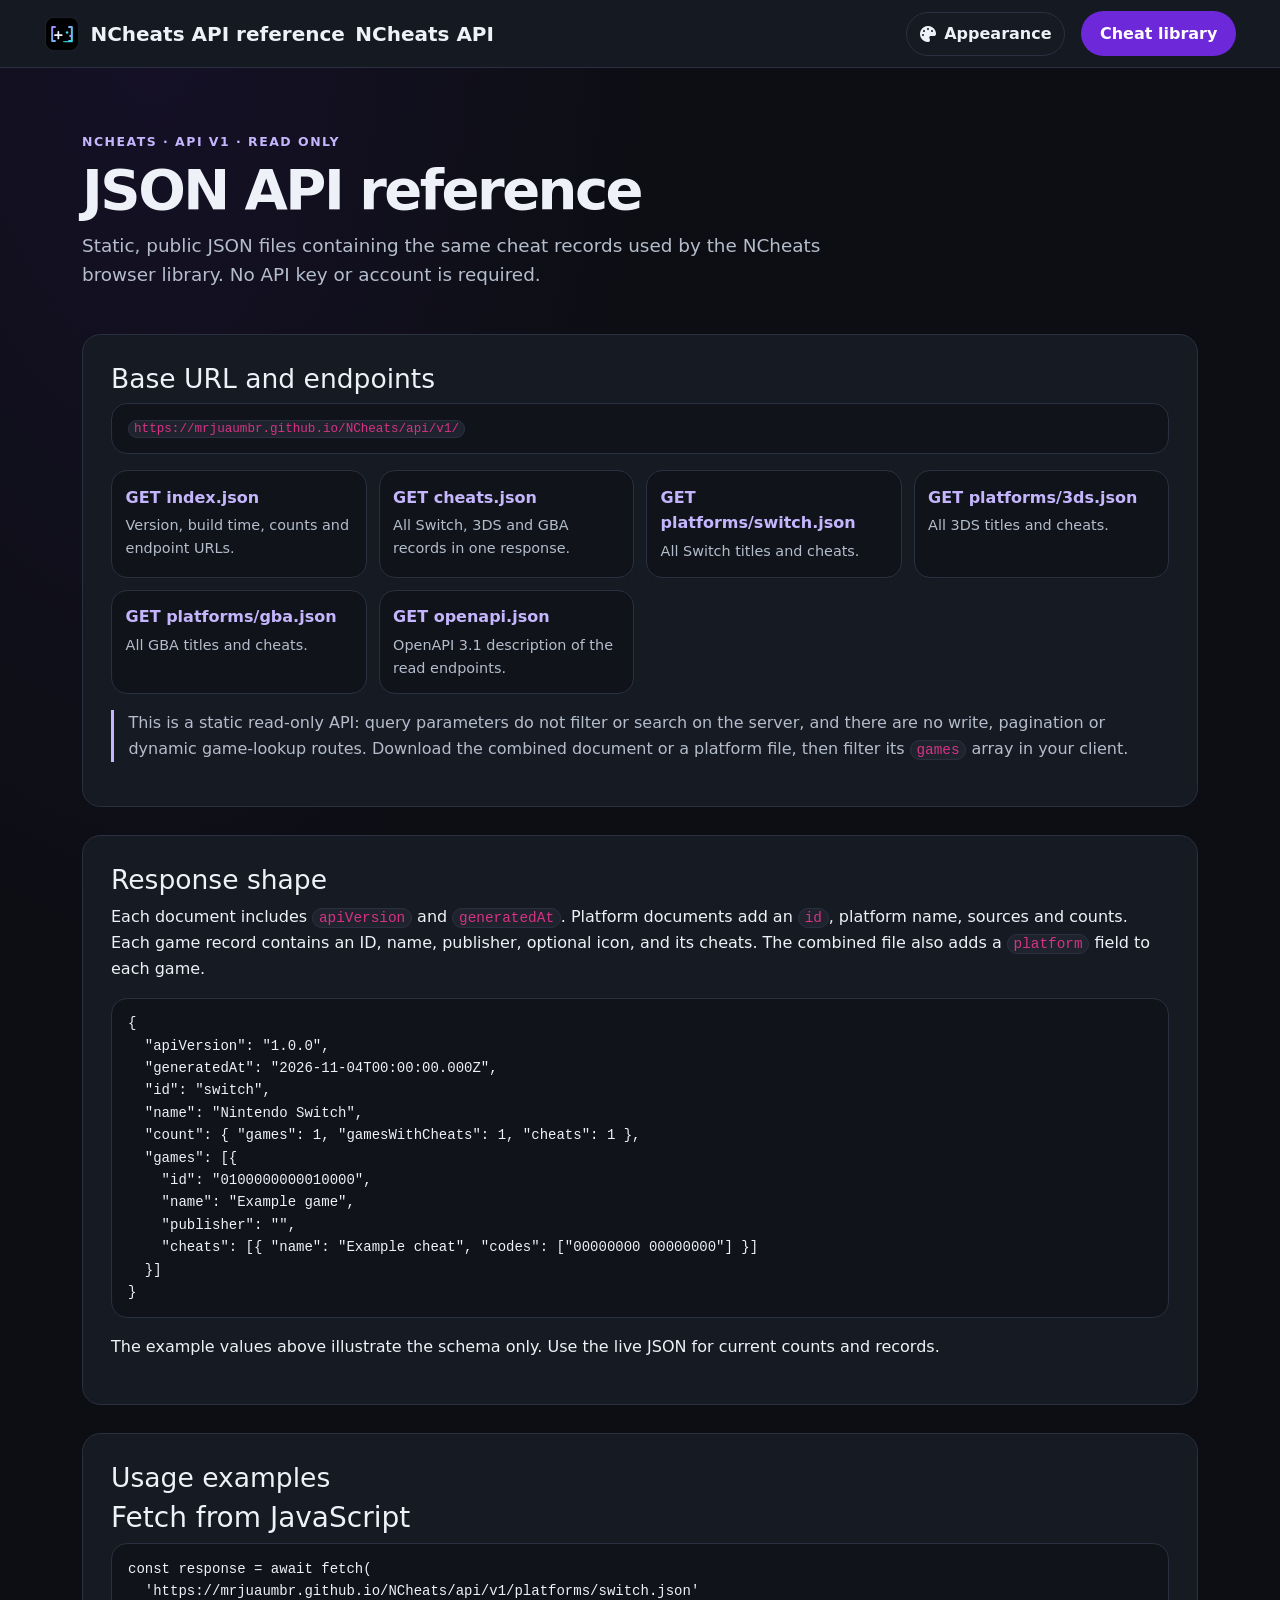
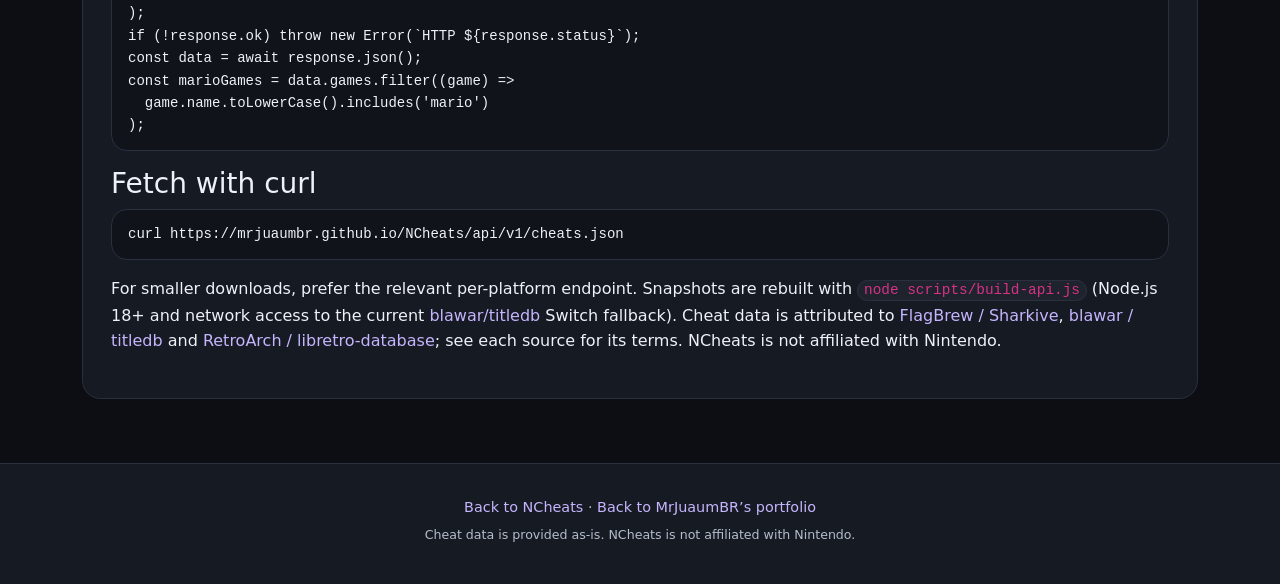
==== api/index.html @ d475d554 "New API and new Style to match the Main mrjuaumbr site" ====
<!doctype html>
<html lang="en">
  <head>
    <meta charset="UTF-8" />
    <meta name="viewport" content="width=device-width, initial-scale=1.0, viewport-fit=cover" />
    <meta name="theme-color" content="#0c0e13" />
    <meta name="description" content="NCheats versioned read-only JSON API reference and examples." />
    <title>NCheats JSON API Reference</title>
    <link rel="icon" href="../static/assets/ncheats-icon.svg" type="image/svg+xml" />
    <script>
      (() => {
        const skins = ['default', 'cyberpunk', 'discord', 'solo-leveling', 'xbox-360', 'windows-xp'];
        const modes = ['dark', 'light'];
        const palettes = ['a', 'b', 'c', 'd'];
        const valid = (value, choices, fallback) => choices.includes(value) ? value : fallback;
        try {
          const saved = JSON.parse(localStorage.getItem('ncheats:appearance') || '{}');
          let legacyMode = '';
          try { legacyMode = localStorage.getItem('theme') || ''; } catch {}
          document.documentElement.dataset.skin = valid(saved.skin, skins, 'default');
          document.documentElement.dataset.mode = valid(saved.mode, modes, valid(legacyMode, modes, 'dark'));
          document.documentElement.dataset.palette = valid(saved.palette, palettes, 'a');
        } catch {
          document.documentElement.dataset.skin = 'default';
          document.documentElement.dataset.mode = 'dark';
          document.documentElement.dataset.palette = 'a';
        }
      })();
    </script>
    <link rel="stylesheet" href="https://cdn.jsdelivr.net/npm/bootstrap@5.0.2/dist/css/bootstrap.min.css" integrity="sha384-EVSTQN3/azprG1Anm3QDgpJLIm9Nao0Yz1ztcQTwFspd3yD65VohhpuuCOmLASjC" crossorigin="anonymous" />
    <link rel="stylesheet" href="https://cdnjs.cloudflare.com/ajax/libs/font-awesome/6.4.2/css/all.min.css" integrity="sha384-blOohCVdhjmtROpu8+CfTnUWham9nkX7P7OZQMst+RUnhtoY/9qemFAkIKOYxDI3" crossorigin="anonymous" />
    <link rel="stylesheet" href="../static/css/style.css" />
    <link rel="stylesheet" href="../static/css/window.css" />
    <link rel="stylesheet" href="../static/css/ecosystem.css" />
  </head>
  <body class="skin-default theme-dark palette-a" data-theme="dark">
    <nav class="navbar navbar-expand-lg" aria-label="Site navigation">
      <div class="container-fluid">
        <a class="navbar-brand" href="../" aria-label="NCheats home">
          <img src="../static/assets/ncheats-icon.svg" alt="" width="36" height="36" />
          <span class="navbar-brand__long">NCheats API reference</span>
          <span class="navbar-brand__short">NCheats API</span>
        </a>
        <div class="d-flex align-items-center gap-3 order-lg-last">
          <details class="appearance-menu" id="appearanceMenu">
            <summary aria-label="Appearance settings"><i class="fa-solid fa-palette" aria-hidden="true"></i><span>Appearance</span></summary>
            <div class="appearance-menu__panel" aria-label="Appearance settings">
              <label for="skinSelect">Skin</label>
              <select id="skinSelect" name="skin">
                <option value="default">Default / Ecosystem</option>
                <option value="cyberpunk">Cyberpunk / Night City</option>
                <option value="discord">Discord / Community</option>
                <option value="solo-leveling">Solo Leveling / Shadow Monarch</option>
                <option value="xbox-360">Xbox 360 / Blades and NXE</option>
                <option value="windows-xp">Windows XP / Classic Luna</option>
              </select>
              <fieldset class="appearance-menu__group">
                <legend>Appearance mode</legend>
                <div class="appearance-mode">
                  <label><input type="radio" name="themeMode" value="dark" /><span>Dark</span></label>
                  <label><input type="radio" name="themeMode" value="light" /><span>Light</span></label>
                </div>
              </fieldset>
              <fieldset class="appearance-menu__group">
                <legend>Accent palette</legend>
                <div class="palette-options">
                  <label class="palette-option" data-palette-option><input type="radio" name="themePalette" value="a" /><span class="palette-option__swatch" data-palette-swatch></span><span data-palette-label>Amethyst</span></label>
                  <label class="palette-option" data-palette-option><input type="radio" name="themePalette" value="b" /><span class="palette-option__swatch" data-palette-swatch></span><span data-palette-label>Rose</span></label>
                  <label class="palette-option" data-palette-option><input type="radio" name="themePalette" value="c" /><span class="palette-option__swatch" data-palette-swatch></span><span data-palette-label>Graphite</span></label>
                  <label class="palette-option" data-palette-option><input type="radio" name="themePalette" value="d" /><span class="palette-option__swatch" data-palette-swatch></span><span data-palette-label>Lagoon</span></label>
                </div>
              </fieldset>
            </div>
          </details>
          <a class="btn btn--secondary" href="../#api">Cheat library</a>
        </div>
      </div>
    </nav>

    <main class="container" id="main-content">
      <section class="site-hero" aria-labelledby="pageTitle">
        <p class="site-hero__eyebrow">NCheats · API v1 · Read only</p>
        <h1 id="pageTitle">JSON API reference</h1>
        <p>Static, public JSON files containing the same cheat records used by the NCheats browser library. No API key or account is required.</p>
      </section>

      <section class="api-section" aria-labelledby="baseUrlTitle">
        <h2 id="baseUrlTitle">Base URL and endpoints</h2>
        <p class="api-code"><code>https://mrjuaumbr.github.io/NCheats/api/v1/</code></p>
        <div class="api-endpoints" aria-label="API endpoint list">
          <div class="api-endpoint"><a href="v1/index.json">GET index.json</a><p>Version, build time, counts and endpoint URLs.</p></div>
          <div class="api-endpoint"><a href="v1/cheats.json">GET cheats.json</a><p>All Switch, 3DS and GBA records in one response.</p></div>
          <div class="api-endpoint"><a href="v1/platforms/switch.json">GET platforms/switch.json</a><p>All Switch titles and cheats.</p></div>
          <div class="api-endpoint"><a href="v1/platforms/3ds.json">GET platforms/3ds.json</a><p>All 3DS titles and cheats.</p></div>
          <div class="api-endpoint"><a href="v1/platforms/gba.json">GET platforms/gba.json</a><p>All GBA titles and cheats.</p></div>
          <div class="api-endpoint"><a href="v1/openapi.json">GET openapi.json</a><p>OpenAPI 3.1 description of the read endpoints.</p></div>
        </div>
        <p class="api-notice">This is a static read-only API: query parameters do not filter or search on the server, and there are no write, pagination or dynamic game-lookup routes. Download the combined document or a platform file, then filter its <code>games</code> array in your client.</p>
      </section>

      <section class="api-section" aria-labelledby="responseTitle">
        <h2 id="responseTitle">Response shape</h2>
        <p>Each document includes <code>apiVersion</code> and <code>generatedAt</code>. Platform documents add an <code>id</code>, platform name, sources and counts. Each game record contains an ID, name, publisher, optional icon, and its cheats. The combined file also adds a <code>platform</code> field to each game.</p>
        <pre class="api-code"><code>{
  "apiVersion": "1.0.0",
  "generatedAt": "2026-11-04T00:00:00.000Z",
  "id": "switch",
  "name": "Nintendo Switch",
  "count": { "games": 1, "gamesWithCheats": 1, "cheats": 1 },
  "games": [{
    "id": "0100000000010000",
    "name": "Example game",
    "publisher": "",
    "cheats": [{ "name": "Example cheat", "codes": ["00000000 00000000"] }]
  }]
}</code></pre>
        <p>The example values above illustrate the schema only. Use the live JSON for current counts and records.</p>
      </section>

      <section class="api-section" aria-labelledby="examplesTitle">
        <h2 id="examplesTitle">Usage examples</h2>
        <h3>Fetch from JavaScript</h3>
        <pre class="api-code"><code>const response = await fetch(
  'https://mrjuaumbr.github.io/NCheats/api/v1/platforms/switch.json'
);
if (!response.ok) throw new Error(`HTTP ${response.status}`);
const data = await response.json();
const marioGames = data.games.filter((game) =&gt;
  game.name.toLowerCase().includes('mario')
);</code></pre>
        <h3>Fetch with curl</h3>
        <pre class="api-code"><code>curl https://mrjuaumbr.github.io/NCheats/api/v1/cheats.json</code></pre>
        <p>For smaller downloads, prefer the relevant per-platform endpoint. Snapshots are rebuilt with <code>node scripts/build-api.js</code> (Node.js 18+ and network access to the current <a href="https://github.com/blawar/titledb">blawar/titledb</a> Switch fallback). Cheat data is attributed to <a href="https://github.com/FlagBrew/Sharkive">FlagBrew / Sharkive</a>, <a href="https://github.com/blawar/titledb">blawar / titledb</a> and <a href="https://www.libretro.com/">RetroArch / libretro-database</a>; see each source for its terms. NCheats is not affiliated with Nintendo.</p>
      </section>
    </main>

    <footer class="footer">
      <div class="container">
        <p><a href="../">Back to NCheats</a> · <a href="/">Back to MrJuaumBR’s portfolio</a></p>
        <small>Cheat data is provided as-is. NCheats is not affiliated with Nintendo.</small>
      </div>
    </footer>
    <script src="../static/js/theme.js"></script>
  </body>
</html>
---- static/css/style.css ----
:root {
  color-scheme: light;

  --nx-red:          #e60012;
  --nx-red-bright:   #ff3c28;
  --nx-blue:         #00c3e3;
  --nx-blue-deep:    #0075c9;
  --nx-gold:         #d9a400;
  --nx-green:        #00b06b;
  --nx-purple:       #7b4dff;

  --bg:              #f2f3f7;
  --bg-alt:          #ffffff;
  --surface:         #ffffff;
  --surface-2:       #e8eaf0;
  --overlay:         rgba(12, 14, 20, 0.55);

  --border:          #d7dae3;
  --border-strong:   #b9bfcd;
  --divider:         #e6e8ef;

  --text:            #14161c;
  --text-muted:      #5a6272;
  --text-faint:      #8b93a3;
  --text-on-accent:  #ffffff;

  --accent:          var(--nx-red);
  --accent-hover:    #c00010;
  --accent-soft:     rgba(230, 0, 18, 0.10);

  --accent-2:        var(--nx-blue-deep);
  --accent-2-hover:  #005fa3;
  --accent-2-soft:   rgba(0, 117, 201, 0.12);

  --success:         #128a55;
  --success-soft:    rgba(18, 138, 85, 0.12);
  --warning:         #b47600;
  --warning-soft:    rgba(180, 118, 0, 0.12);
  --danger:          #d31f30;
  --danger-soft:     rgba(211, 31, 48, 0.12);
  --info:            var(--nx-blue-deep);
  --info-soft:       rgba(0, 117, 201, 0.12);

  --code-bg:         #1b1f2a;
  --code-text:       #e7ecf5;
  --code-comment:    #7f8ba3;
  --code-key:        #ff7a68;

  --shadow-sm:  0 1px 2px rgba(16, 18, 27, 0.06);
  --shadow-md:  0 4px 14px rgba(16, 18, 27, 0.10);
  --shadow-lg:  0 12px 32px rgba(16, 18, 27, 0.14);
  --glow-accent: 0 0 0 3px rgba(230, 0, 18, 0.22);

  --radius-sm: 6px;
  --radius:    10px;
  --radius-lg: 16px;
  --radius-pill: 999px;
  --transition: 160ms ease;
}

[data-theme="dark"] {
  color-scheme: dark;

  --bg:              #0c0e13;
  --bg-alt:          #11141b;
  --surface:         #161a23;
  --surface-2:       #1e232e;
  --overlay:         rgba(0, 0, 0, 0.65);

  --border:          #2a3040;
  --border-strong:   #3b4356;
  --divider:         #222836;

  --text:            #eef1f7;
  --text-muted:      #9aa4b6;
  --text-faint:      #6b7488;
  --text-on-accent:  #ffffff;

  --accent:          var(--nx-red-bright);
  --accent-hover:    #ff6252;
  --accent-soft:     rgba(255, 60, 40, 0.16);

  --accent-2:        var(--nx-blue);
  --accent-2-hover:  #4fd8f0;
  --accent-2-soft:   rgba(0, 195, 227, 0.16);

  --success:         #2ee08a;
  --success-soft:    rgba(46, 224, 138, 0.14);
  --warning:         #ffc44d;
  --warning-soft:    rgba(255, 196, 77, 0.14);
  --danger:          #ff5f6d;
  --danger-soft:     rgba(255, 95, 109, 0.14);
  --info:            var(--nx-blue);
  --info-soft:       rgba(0, 195, 227, 0.14);

  --code-bg:         #0a0c11;
  --code-text:       #dfe6f2;
  --code-comment:    #6b7488;
  --code-key:        #ff8a78;

  --shadow-sm:  0 1px 2px rgba(0, 0, 0, 0.5);
  --shadow-md:  0 4px 16px rgba(0, 0, 0, 0.55);
  --shadow-lg:  0 14px 38px rgba(0, 0, 0, 0.65);
  --glow-accent: 0 0 0 3px rgba(255, 60, 40, 0.30);
}

*, *::before, *::after { box-sizing: border-box; }

html { -webkit-text-size-adjust: 100%; }

body {
  margin: 0;
  min-height: 100dvh;
  background-color: var(--bg);
  color: var(--text);

  font-family: system-ui, -apple-system, "Segoe UI", Roboto,
               "Helvetica Neue", Arial, sans-serif;
  font-size: 16px;
  line-height: 1.6;

  -webkit-font-smoothing: antialiased;
  text-rendering: optimizeLegibility;

  transition: background-color var(--transition), color var(--transition);
}

body.is-window-dragging {
  user-select: none;
  -webkit-user-select: none;
}

::selection { background: var(--accent-soft); color: var(--text); }

:focus-visible {
  outline: 2px solid var(--accent);
  outline-offset: 2px;
  border-radius: var(--radius-sm);
}

a {
  color: var(--accent-2);
  text-decoration: none;
  transition: color var(--transition);
}
a:hover { color: var(--accent-2-hover); text-decoration: underline; }

hr {
  border: 0;
  border-top: 1px solid var(--divider);
  margin: 2rem 0;
}

::-webkit-scrollbar { width: 12px; height: 12px; }
::-webkit-scrollbar-track { background: var(--bg-alt); }
::-webkit-scrollbar-thumb {
  background: var(--border-strong);
  border: 3px solid var(--bg-alt);
  border-radius: var(--radius-pill);
}
::-webkit-scrollbar-thumb:hover { background: var(--accent); }

.container h1 {
  margin: 1.75rem 0 1rem;
  font-size: clamp(1.6rem, 1.2rem + 1.6vw, 2.4rem);
  font-weight: 700;
  letter-spacing: -0.02em;
}

.footer {
  margin-top: 4rem;
  padding: 2rem 0 2.5rem;
  border-top: 1px solid var(--divider);
  background: var(--bg-alt);
  color: var(--text-muted);
  font-size: 0.9rem;
  text-align: center;
}
.footer p { margin: 0 0 0.25rem; }
.footer small { color: var(--text-faint); }

.card {
  background: var(--surface);
  border: 1px solid var(--border);
  border-radius: var(--radius-lg);
  box-shadow: var(--shadow-sm);
  padding: 1.25rem;
}

.btn {
  display: inline-flex;
  align-items: center;
  gap: 0.5rem;
  padding: 0.55rem 1.1rem;
  border: 1px solid transparent;
  border-radius: var(--radius-pill);
  font: inherit;
  font-weight: 600;
  cursor: pointer;
  transition: background-color var(--transition), color var(--transition),
              box-shadow var(--transition), transform var(--transition);
}
.btn:active { transform: translateY(1px); }

.btn--primary   { background: var(--accent);   color: var(--text-on-accent); }
.btn--primary:hover   { background: var(--accent-hover); box-shadow: var(--glow-accent); }

.btn--secondary { background: var(--accent-2); color: var(--text-on-accent); }
.btn--secondary:hover { background: var(--accent-2-hover); }

.btn--ghost {
  background: transparent;
  border-color: var(--border-strong);
  color: var(--text);
}
.btn--ghost:hover { background: var(--surface-2); }

/* Anchor buttons shouldn't inherit the global link underline / hover color */
a.btn,
a.btn:hover,
a.btn:focus { text-decoration: none; color: var(--text-on-accent); }

/* ── Featured promo card ───────────────────────────────────── */

.promo-card {
  position: relative;
  display: flex;
  align-items: center;
  gap: 1.25rem;

  margin: 1.5rem 0;
  padding: 1.4rem 1.5rem;

  border: 1px solid color-mix(in srgb, var(--accent) 40%, var(--border));
  border-radius: var(--radius-lg);

  background:
    radial-gradient(120% 180% at 100% 0%,   var(--accent-soft)   0%, transparent 55%),
    radial-gradient(120% 180% at 0%   100%, var(--accent-2-soft) 0%, transparent 55%),
    var(--surface);

  box-shadow: var(--shadow-md);
  overflow: hidden;
}

.promo-card__badge {
  position: absolute;
  top: 0.85rem;
  right: 0.9rem;

  padding: 0.15rem 0.6rem;
  border-radius: var(--radius-pill);
  background: var(--accent);
  color: var(--text-on-accent);

  font-size: 0.65rem;
  font-weight: 800;
  letter-spacing: 0.08em;
  text-transform: uppercase;
}

.promo-card__icon {
  display: grid;
  place-items: center;
  flex: 0 0 64px;
  width: 64px;
  height: 64px;
  border-radius: 50%;

  color: var(--text-on-accent);
  font-size: 1.5rem;

  background: linear-gradient(135deg, var(--accent), var(--accent-2));
  box-shadow: 0 8px 22px var(--accent-soft);
}

.promo-card__body { min-width: 0; flex: 1 1 auto; }

.promo-card__body h3 {
  margin: 0 0 0.3rem;
  font-size: 1.05rem;
  font-weight: 700;
  letter-spacing: -0.01em;
}

.promo-card__body p {
  margin: 0 0 0.9rem;
  font-size: 0.9rem;
  line-height: 1.55;
  color: var(--text-muted);
}

#showMenu { cursor: pointer; user-select: none; }

.badge {
  display: inline-block;
  padding: 0.15rem 0.6rem;
  border-radius: var(--radius-pill);
  font-size: 0.75rem;
  font-weight: 700;
  letter-spacing: 0.02em;
  text-transform: uppercase;
}
.badge--switch { background: var(--accent-soft);   color: var(--accent); }
.badge--3ds    { background: var(--accent-2-soft); color: var(--accent-2); }
.badge--ok     { background: var(--success-soft);  color: var(--success); }
.badge--warn   { background: var(--warning-soft);  color: var(--warning); }
.badge--danger { background: var(--danger-soft);   color: var(--danger); }

.theme-switch .form-check-input {
  width: 3.25rem;
  height: 1.6rem;
  margin-top: 0;
  cursor: pointer;
  background-color: var(--surface-2);
  border-color: var(--border-strong);
  --bs-form-switch-bg: url("data:image/svg+xml,%3csvg xmlns='http://www.w3.org/2000/svg' viewBox='-4 -4 8 8'%3e%3ccircle r='3' fill='%235a6272'/%3e%3c/svg%3e");
  transition: background-color var(--transition), border-color var(--transition);
}

.theme-switch .form-check-input:checked {
  background-color: var(--accent);
  border-color: var(--accent);
  --bs-form-switch-bg: url("data:image/svg+xml,%3csvg xmlns='http://www.w3.org/2000/svg' viewBox='-4 -4 8 8'%3e%3ccircle r='3' fill='%23fff'/%3e%3c/svg%3e");
}

.theme-switch .form-check-input:focus {
  border-color: var(--accent);
  box-shadow: var(--glow-accent);
}

.theme-switch .form-check-label {
  display: inline-flex;
  align-items: center;
  cursor: pointer;
  color: var(--text-muted);
  transition: color var(--transition);
}
.theme-switch:hover .form-check-label { color: var(--accent); }

.theme-switch__icon--moon { display: none; }
[data-theme="dark"] .theme-switch__icon--sun  { display: none; }
[data-theme="dark"] .theme-switch__icon--moon { display: block; }

.cheat-code, pre, code {
  font-family: ui-monospace, "SFMono-Regular", "JetBrains Mono",
               Menlo, Consolas, monospace;
}

pre {
  background: var(--code-bg);
  color: var(--code-text);
  border: 1px solid var(--border);
  border-radius: var(--radius);
  padding: 1rem 1.15rem;
  overflow-x: auto;
  font-size: 0.875rem;
  line-height: 1.7;
}

:not(pre) > code {
  background: var(--surface-2);
  border: 1px solid var(--border);
  border-radius: var(--radius-sm);
  padding: 0.1em 0.4em;
  font-size: 0.9em;
}

kbd {
  display: inline-block;
  padding: 0.05em 0.45em;
  background: var(--surface-2);
  border: 1px solid var(--border);
  border-bottom-width: 2px;
  border-radius: 5px;
  font-family: inherit;
  font-size: 0.78em;
  font-weight: 600;
  color: var(--text-muted);
  line-height: 1.4;
}

.win-tabs {
  flex: 0 0 auto;
  display: flex;
  gap: 0.15rem;
  padding: 0.6rem 0.85rem 0;

  background: var(--surface-2);
  border-bottom: 1px solid var(--border);

  overflow-x: auto;
  overflow-y: hidden;
  scrollbar-width: none;
}
.win-tabs::-webkit-scrollbar { display: none; }

.win-tab {
  display: inline-flex;
  align-items: center;
  gap: 0.45rem;
  padding: 0.6rem 0.95rem;

  border: 1px solid transparent;
  border-bottom: 0;
  border-radius: var(--radius-sm) var(--radius-sm) 0 0;

  background: transparent;
  color: var(--text-muted);

  font: inherit;
  font-size: 0.85rem;
  font-weight: 600;
  white-space: nowrap;
  cursor: pointer;

  transition: color var(--transition), background-color var(--transition),
              border-color var(--transition);
}

.win-tab:hover {
  color: var(--text);
  background: color-mix(in srgb, var(--surface) 55%, transparent);
}

.win-tab.is-active {
  color: var(--accent);
  background: var(--surface);
  border-color: var(--border);
  border-bottom: 1px solid var(--surface);
  margin-bottom: -1px;
}

.win-tab > i { font-size: 0.8em; opacity: 0.9; }

.win-panels {
  flex: 1 1 auto;
  min-height: 0;
  overflow-y: auto;
  overscroll-behavior: contain;
  -webkit-overflow-scrolling: touch;
}

.win-panel {
  display: none;
  padding: 1.1rem 1.15rem 1.4rem;
}
.win-panel.is-active { display: block; }

.win-search {
  position: relative;
  display: flex;
  align-items: center;
  margin-bottom: 0.9rem;
}

.win-search > i {
  position: absolute;
  left: 0.85rem;
  color: var(--text-faint);
  pointer-events: none;
  font-size: 0.85rem;
}

.win-search > input {
  width: 100%;
  padding: 0.7rem 2.4rem 0.7rem 2.3rem;

  background: var(--surface-2);
  border: 1px solid var(--border);
  border-radius: var(--radius);

  color: var(--text);
  font: inherit;
  font-size: 16px;
  line-height: 1.4;

  transition: border-color var(--transition), box-shadow var(--transition),
              background-color var(--transition);
  -webkit-appearance: none;
  appearance: none;
}
.win-search > input::-webkit-search-cancel-button { display: none; }

.win-search > input:focus {
  outline: none;
  border-color: var(--accent);
  background: var(--surface);
  box-shadow: var(--glow-accent);
}
.win-search > input::placeholder { color: var(--text-faint); }

.win-search__clear {
  position: absolute;
  right: 0.5rem;

  display: grid;
  place-items: center;
  width: 1.8rem;
  height: 1.8rem;

  border: 0;
  border-radius: var(--radius-sm);
  background: transparent;
  color: var(--text-faint);
  cursor: pointer;

  transition: background-color var(--transition), color var(--transition);
}
.win-search__clear:hover {
  background: var(--surface);
  color: var(--text);
}

.win-results { min-height: 100px; }

.win-game {
  display: flex;
  align-items: center;
  justify-content: space-between;
  gap: 0.75rem;

  width: 100%;
  padding: 0.7rem 0.85rem;
  margin-bottom: 0.3rem;

  border: 1px solid transparent;
  border-radius: var(--radius);
  background: transparent;
  color: var(--text);

  font: inherit;
  text-align: left;
  cursor: pointer;

  transition: background-color var(--transition),
              border-color var(--transition),
              transform var(--transition);
}
.win-game:hover,
.win-game:focus-visible {
  background: var(--surface-2);
  border-color: var(--border);
  outline: none;
}
.win-game:active { transform: scale(0.99); }

.win-game__info { min-width: 0; flex: 1 1 auto; }

.win-game__name {
  display: block;
  font-size: 0.9rem;
  font-weight: 600;
  line-height: 1.3;
  overflow: hidden;
  text-overflow: ellipsis;
  white-space: nowrap;
}

.win-game__meta {
  display: flex;
  align-items: center;
  gap: 0.5rem;
  margin-top: 0.15rem;

  font-size: 0.72rem;
  color: var(--text-faint);
  font-family: ui-monospace, "SFMono-Regular", Menlo, Consolas, monospace;
}

.win-game__meta .dot {
  width: 3px; height: 3px;
  border-radius: 50%;
  background: currentColor;
  opacity: 0.5;
}

.win-game__chev {
  flex: 0 0 auto;
  color: var(--text-faint);
  font-size: 0.75rem;
  transition: transform var(--transition), color var(--transition);
}
.win-game:hover .win-game__chev {
  color: var(--accent);
  transform: translateX(2px);
}

.win-detail__head {
  display: flex;
  align-items: flex-start;
  gap: 0.75rem;
  margin-bottom: 1rem;
}

.win-back {
  display: inline-flex;
  align-items: center;
  gap: 0.4rem;
  flex: 0 0 auto;

  padding: 0.45rem 0.75rem;
  border: 1px solid var(--border);
  border-radius: var(--radius-pill);
  background: var(--surface-2);
  color: var(--text-muted);
  font: inherit;
  font-size: 0.8rem;
  font-weight: 600;
  cursor: pointer;
  transition: background-color var(--transition), color var(--transition);
}
.win-back:hover {
  background: var(--surface);
  color: var(--text);
}

.win-detail__title { min-width: 0; flex: 1 1 auto; }
.win-detail__name {
  margin: 0;
  font-size: 1rem;
  font-weight: 700;
  line-height: 1.3;
  color: var(--text);
}
.win-detail__id {
  display: inline-block;
  margin-top: 0.25rem;

  font-family: ui-monospace, "SFMono-Regular", Menlo, Consolas, monospace;
  font-size: 0.75rem;
  color: var(--text-faint);
}

.nlib-card {
  margin-bottom: 1rem;
  border-radius: var(--radius);
  border: 1px solid var(--border);
  background: var(--surface-2);
  overflow: hidden;
  transition: border-color var(--transition), background-color var(--transition);
}

.nlib-card__state {
  display: flex;
  align-items: center;
  gap: 0.6rem;
  padding: 0.9rem 1rem;
  color: var(--text-muted);
  font-size: 0.82rem;
}
.nlib-card__state > i { color: var(--text-faint); }
.nlib-card--error .nlib-card__state > i { color: var(--warning); }

.nlib-card--empty .nlib-card__state > i { color: var(--text-faint); }

.nlib-card__link--store {
  background: var(--accent-soft);
  color: var(--accent);
  padding: 0.25rem 0.6rem;
  border-radius: var(--radius-pill);
  margin-top: 0.5rem;
}

.nlib-card__source {
  display: inline-block;
  margin-left: 0.5rem;
  padding: 0.05rem 0.45rem;
  border-radius: var(--radius-pill);
  background: var(--accent-2-soft);
  color: var(--accent-2);
  font-size: 0.62rem;
  font-weight: 700;
  letter-spacing: 0.03em;
  text-transform: uppercase;
  vertical-align: middle;
}

.nlib-card__banner {
  display: block;
  width: 100%;
  height: 160px;
  object-fit: cover;
  background: var(--surface);
  border-bottom: 1px solid var(--border);
}

.nlib-card__body {
  display: flex;
  gap: 0.9rem;
  padding: 0.9rem 1rem;
  align-items: flex-start;
}

.nlib-card__icon {
  flex: 0 0 64px;
  width: 64px;
  height: 64px;
  border-radius: var(--radius-sm);
  background: var(--surface);
  border: 1px solid var(--border);
  object-fit: cover;
}

.nlib-card__info { min-width: 0; flex: 1 1 auto; }

.nlib-card__title {
  margin: 0 0 0.2rem;
  font-size: 0.98rem;
  font-weight: 700;
  line-height: 1.3;
  color: var(--text);
}

.nlib-card__publisher {
  margin: 0 0 0.55rem;
  font-size: 0.8rem;
  color: var(--text-muted);
}

.nlib-card__cats {
  display: flex;
  flex-wrap: wrap;
  gap: 0.35rem;
  margin-bottom: 0.55rem;
}
.nlib-card__cat {
  display: inline-block;
  padding: 0.15rem 0.55rem;
  border-radius: var(--radius-pill);
  background: var(--accent-soft);
  color: var(--accent);
  font-size: 0.7rem;
  font-weight: 600;
  letter-spacing: 0.01em;
  text-transform: capitalize;
}

.nlib-card__meta {
  display: flex;
  flex-wrap: wrap;
  gap: 0.75rem;
  font-size: 0.72rem;
  color: var(--text-faint);
  font-family: ui-monospace, "SFMono-Regular", Menlo, Consolas, monospace;
}

.nlib-card__desc {
  margin: 0.65rem 0 0;
  font-size: 0.8rem;
  line-height: 1.55;
  color: var(--text-muted);
  display: -webkit-box;
  -webkit-line-clamp: 4;
  -webkit-box-orient: vertical;
  overflow: hidden;
}

.nlib-card__link {
  display: inline-flex;
  align-items: center;
  gap: 0.35rem;
  margin-top: 0.55rem;
  font-size: 0.78rem;
  font-weight: 600;
}
.nlib-card__link i { font-size: 0.7em; }

.win-cheat {
  position: relative;
  margin-bottom: 0.9rem;
  padding: 0.9rem 1rem 0.7rem;

  background: var(--surface-2);
  border: 1px solid var(--border);
  border-radius: var(--radius);
}

.win-cheat__name {
  display: flex;
  align-items: center;
  justify-content: space-between;
  gap: 0.6rem;

  margin: 0 0 0.6rem;
  font-size: 0.85rem;
  font-weight: 700;
  color: var(--text);
}

.win-copy {
  display: inline-flex;
  align-items: center;
  gap: 0.35rem;

  padding: 0.3rem 0.65rem;
  border: 1px solid var(--border-strong);
  border-radius: var(--radius-pill);
  background: var(--surface);
  color: var(--text-muted);

  font: inherit;
  font-size: 0.72rem;
  font-weight: 600;
  cursor: pointer;

  transition: background-color var(--transition), color var(--transition),
              border-color var(--transition);
}
.win-copy:hover {
  background: var(--accent-soft);
  color: var(--accent);
  border-color: var(--accent);
}
.win-copy.is-copied {
  background: var(--success-soft);
  color: var(--success);
  border-color: var(--success);
}

.win-cheat pre {
  margin: 0;
  padding: 0.7rem 0.85rem;
  font-size: 0.78rem;
  line-height: 1.65;
  border-radius: var(--radius-sm);
  background: var(--code-bg);
}

.win-state {
  display: flex;
  flex-direction: column;
  align-items: center;
  justify-content: center;
  gap: 0.6rem;

  padding: 2rem 1rem;
  text-align: center;
  color: var(--text-muted);
  font-size: 0.85rem;
}

.win-state > i {
  font-size: 1.4rem;
  color: var(--text-faint);
}

.win-state--error > i { color: var(--danger); }
.win-state--error { color: var(--danger); }

.win-spinner {
  width: 22px;
  height: 22px;
  border-radius: 50%;
  border: 2.5px solid var(--border-strong);
  border-top-color: var(--accent);
  animation: win-spin 700ms linear infinite;
}
@keyframes win-spin { to { transform: rotate(360deg); } }

.about__title {
  margin: 0 0 0.35rem;
  font-size: 1.05rem;
  font-weight: 700;
}

.about__lead {
  margin: 0 0 1.1rem;
  color: var(--text-muted);
  font-size: 0.85rem;
}

.about-card {
  display: flex;
  gap: 0.85rem;
  padding: 0.9rem;
  margin-bottom: 0.6rem;

  background: var(--surface-2);
  border: 1px solid var(--border);
  border-radius: var(--radius);
}

.about-card__icon {
  display: grid;
  place-items: center;
  flex: 0 0 38px;
  width: 38px;
  height: 38px;
  border-radius: var(--radius-sm);
  font-size: 0.95rem;
}
.about-card__icon--cheats { background: var(--accent-soft);   color: var(--accent); }
.about-card__icon--nlib   { background: var(--accent-2-soft); color: var(--accent-2); }
.about-card__icon--how    { background: var(--success-soft);  color: var(--success); }
.about-card__icon--warn   { background: var(--warning-soft);  color: var(--warning); }

.about-card__body { min-width: 0; flex: 1 1 auto; }

.about-card h3 {
  margin: 0 0 0.3rem;
  font-size: 0.875rem;
  font-weight: 700;
}

.about-card p {
  margin: 0 0 0.5rem;
  font-size: 0.8rem;
  line-height: 1.55;
  color: var(--text-muted);
}

.about-card__link {
  display: inline-flex;
  align-items: center;
  gap: 0.35rem;
  font-size: 0.78rem;
  font-weight: 600;
}
.about-card__link i { font-size: 0.7em; opacity: 0.8; }

.about-list {
  margin: 0.25rem 0 0;
  padding-left: 1.15rem;
  font-size: 0.8rem;
  line-height: 1.7;
  color: var(--text-muted);
}
.about-list li { margin-bottom: 0.15rem; }
.about-list strong { color: var(--text); }

.about__credits {
  margin: 1.1rem 0 0;
  text-align: center;
  font-size: 0.78rem;
  color: var(--text-faint);
}
.about__credits i { color: var(--accent); }

@media (max-width: 600px) {
  .win-tabs { padding: 0.5rem 0.6rem 0; }
  .win-tab  { padding: 0.55rem 0.7rem; font-size: 0.8rem; }

  .win-panel { padding: 1rem 0.9rem 1.25rem; }

  .win-game   { padding: 0.85rem 0.75rem; }
  .win-game__name { font-size: 0.95rem; white-space: normal; }

  .about-card { padding: 0.8rem; }
  .about-card__icon { flex-basis: 34px; width: 34px; height: 34px; }

  .nlib-card__banner { height: 120px; }
  .nlib-card__icon   { flex-basis: 56px; width: 56px; height: 56px; }

  .promo-card {
    flex-direction: column;
    align-items: flex-start;
    gap: 0.85rem;
    padding: 1.2rem 1.1rem;
  }
  .promo-card__icon { flex-basis: 52px; width: 52px; height: 52px; font-size: 1.25rem; }
}

@media (max-width: 380px) {
  .win-tab span { display: none; }
  .win-tab { padding: 0.55rem 0.75rem; }
}

@media (prefers-reduced-motion: reduce) {
  *, *::before, *::after {
    animation-duration: 0.001ms !important;
    animation-iteration-count: 1 !important;
    transition-duration: 0.001ms !important;
    scroll-behavior: auto !important;
  }
  .win-game:active { transform: none; }
}
---- static/css/window.css ----
:root {
  --window-titlebar-h: 42px;
  --window-ctl-w:      36px;
  --window-ctl-h:      28px;
  --window-close-bg:   #e81123;
  --window-close-bg-h: #f1707a;
  --window-z:          1050;
  --window-w:          880px;
  --window-h:          760px;
  --window-gap:        1.5rem;
}

[data-theme="dark"] {
  --window-close-bg:   #e81123;
  --window-close-bg-h: #c50f1f;
}

.window-layer {
  position: fixed;
  inset: 0;
  z-index: var(--window-z);
  display: none;
  pointer-events: none;
  overflow: hidden;
}
.window-layer.is-open { display: block; }

.window {
  position: absolute;
  top: 50%;
  left: 50%;
  transform: translate(-50%, -50%);

  display: flex;
  flex-direction: column;

  width:  min(var(--window-w), calc(100vw - var(--window-gap)));
  height: min(var(--window-h), calc(100dvh - var(--window-gap)));
  max-height: calc(100dvh - var(--window-gap));

  background: var(--surface);
  border: 1px solid var(--border-strong);
  border-radius: var(--radius-lg);
  box-shadow: var(--shadow-lg);

  overflow: hidden;
  pointer-events: auto;

  transition: box-shadow var(--transition), border-color var(--transition);
}

.window.is-positioned { transform: none; }

.window:focus { outline: none; }
.window:focus-visible {
  outline: none;
  box-shadow: var(--shadow-lg), var(--glow-accent);
}

.window__titlebar {
  display: flex;
  align-items: center;
  justify-content: space-between;
  gap: 0.75rem;

  flex: 0 0 auto;
  min-height: var(--window-titlebar-h);
  padding: 0 0.5rem 0 1rem;

  background: linear-gradient(
    to bottom,
    color-mix(in srgb, var(--surface) 92%, var(--text) 8%),
    var(--surface)
  );
  border-bottom: 1px solid var(--border);

  cursor: grab;
  user-select: none;
  -webkit-user-select: none;
  touch-action: none;
}

.window__title {
  display: flex;
  align-items: center;
  gap: 0.6rem;
  min-width: 0;
  font-size: 0.875rem;
  font-weight: 600;
  letter-spacing: 0.01em;
  color: var(--text);
}
.window__title > svg { flex: 0 0 auto; color: var(--accent); }
.window__title > span {
  overflow: hidden;
  white-space: nowrap;
  text-overflow: ellipsis;
}

.window__controls {
  display: flex;
  align-items: center;
  gap: 2px;
  flex: 0 0 auto;
}

.window__btn {
  display: grid;
  place-items: center;
  width: var(--window-ctl-w);
  height: var(--window-ctl-h);
  padding: 0;
  border: 0;
  border-radius: var(--radius-sm);
  background: transparent;
  color: var(--text-muted);
  cursor: pointer;
  transition: background-color var(--transition), color var(--transition);
}
.window__btn:hover { background: var(--surface-2); color: var(--text); }
.window__btn:focus-visible {
  outline: 2px solid var(--accent);
  outline-offset: -2px;
}
.window__btn--close:hover { background: var(--window-close-bg); color: #fff; }

.window__btn--max .icon-restore { display: none; }
.window--maximized .window__btn--max .icon-max     { display: none; }
.window--maximized .window__btn--max .icon-restore { display: block; }

.window__body {
  flex: 1 1 auto;
  min-height: 0;
  display: flex;
  flex-direction: column;
  overflow: hidden;
}
.win-panels { padding-bottom: 2.75rem; }
.window__resize {
  position: absolute;
  z-index: 4;
  right: 2px;
  bottom: 2px;
  display: grid;
  place-items: end;
  width: 44px;
  height: 44px;
  padding: 0 7px 7px 0;
  border: 0;
  border-radius: 0 0 var(--radius-lg) 0;
  background: transparent;
  color: var(--text-faint);
  cursor: nwse-resize;
  touch-action: none;
}
.window__resize > span {
  width: 17px;
  height: 17px;
  border-right: 2px solid currentColor;
  border-bottom: 2px solid currentColor;
  background: linear-gradient(135deg, transparent 62%, currentColor 64% 68%, transparent 70%),
              linear-gradient(135deg, transparent 77%, currentColor 79% 83%, transparent 85%);
}
.window__resize:hover { color: var(--accent); }
.window__resize:focus-visible { outline: 3px solid var(--color-focus, var(--accent)); outline-offset: -3px; }
.window.is-resizing .window__body { pointer-events: none; }
.window--maximized .window__resize { display: none; }

.window__titlebar.is-dragging { cursor: grabbing; }

.window.is-dragging {
  box-shadow: var(--shadow-lg), 0 0 0 1px var(--accent);
  transition: none;
}
.window.is-dragging .window__body { pointer-events: none; }

.window--maximized {
  top: 0 !important;
  left: 0 !important;
  width: 100% !important;
  height: 100% !important;
  max-height: 100% !important;
  border-radius: 0;
  border-width: 0;
}
.window--maximized .window__titlebar { cursor: default; }

.window--minimized { display: none; }

@keyframes window-in {
  from { opacity: 0; scale: 0.96; }
  to   { opacity: 1; scale: 1; }
}
.window-layer.is-open .window {
  animation: window-in 170ms cubic-bezier(0.2, 0.9, 0.3, 1);
}

@media (max-width: 980px) {
  .window {
    width:  min(820px, calc(100vw - 1.5rem));
    height: min(700px, calc(100dvh - 1.5rem));
  }
}

@media (max-width: 600px) {
  :root {
    --window-titlebar-h: 44px;
    --window-ctl-w:      38px;
    --window-ctl-h:      30px;
    --window-gap:        0.75rem;
  }

  .window {
    width:  calc(100vw - var(--window-gap));
    height: calc(100dvh - var(--window-gap));
    max-height: calc(100dvh - var(--window-gap));
    border-radius: var(--radius);
  }

  .window--maximized { border-radius: 0; }
  .win-panels { padding-bottom: 0; }
  .window__resize { display: none; }
}

@media (max-width: 380px) {
  .window__title span { font-size: 0.8rem; }
}
---- static/css/ecosystem.css ----
:root {
  color-scheme: dark;
  --content-max: 82rem;
  --radius-sm: .375rem;
  --radius: .75rem;
  --radius-lg: 1rem;
  --radius-pill: 999px;
  --transition: 160ms ease;
  --color-success: #168653;
  --color-warning: #a76500;
  --color-danger: #c02c3b;
  --color-info: #1768a6;
  --color-shadow: 0 12px 32px rgb(0 0 0 / .24);

  /* Default skin's four palette slots. Each skin below can remap them. */
  --palette-a-primary: #6d28d9;
  --palette-a-strong: #5b21b6;
  --palette-a-dark-accent: #c4b5fd;
  --palette-a-light-accent: #6d28d9;
  --palette-a-swatch: #8b5cf6;
  --palette-b-primary: #be185d;
  --palette-b-strong: #9d174d;
  --palette-b-dark-accent: #f9a8d4;
  --palette-b-light-accent: #be185d;
  --palette-b-swatch: #ec4899;
  --palette-c-primary: #475569;
  --palette-c-strong: #334155;
  --palette-c-dark-accent: #cbd5e1;
  --palette-c-light-accent: #475569;
  --palette-c-swatch: #64748b;
  --palette-d-primary: #0f766e;
  --palette-d-strong: #115e59;
  --palette-d-dark-accent: #5eead4;
  --palette-d-light-accent: #0f766e;
  --palette-d-swatch: #14b8a6;
}

html[data-mode="dark"] {
  color-scheme: dark;
  --color-bg: #0c0e13;
  --color-surface: #161a23;
  --color-surface-raised: #1e232e;
  --color-surface-inset: #10131a;
  --color-text: #eef1f7;
  --color-text-muted: #b4bdcc;
  --color-text-subtle: #929caf;
  --color-border: #2a3040;
  --color-border-strong: #414a5e;
  --color-primary-text: #ffffff;
  --color-accent-text: #10131a;
  --color-success: #52d99b;
  --color-warning: #ffd166;
  --color-danger: #ff7582;
  --color-info: #68c9f3;
  --color-shadow: 0 14px 38px rgb(0 0 0 / .48);
}

html[data-mode="light"] {
  color-scheme: light;
  --color-bg: #f2f3f7;
  --color-surface: #ffffff;
  --color-surface-raised: #f8f9fc;
  --color-surface-inset: #eceff4;
  --color-text: #171923;
  --color-text-muted: #4b5563;
  --color-text-subtle: #667085;
  --color-border: #d7dae3;
  --color-border-strong: #b6bdca;
  --color-primary-text: #ffffff;
  --color-accent-text: #ffffff;
  --color-success: #126b45;
  --color-warning: #805000;
  --color-danger: #b42332;
  --color-info: #155c91;
  --color-shadow: 0 12px 28px rgb(16 24 40 / .12);
}

html[data-palette="a"] {
  --color-primary: var(--palette-a-primary);
  --color-primary-strong: var(--palette-a-strong);
  --color-accent: var(--palette-a-dark-accent);
  --color-focus: var(--palette-a-dark-accent);
  --color-accent-light: var(--palette-a-light-accent);
}
html[data-palette="b"] {
  --color-primary: var(--palette-b-primary);
  --color-primary-strong: var(--palette-b-strong);
  --color-accent: var(--palette-b-dark-accent);
  --color-focus: var(--palette-b-dark-accent);
  --color-accent-light: var(--palette-b-light-accent);
}
html[data-palette="c"] {
  --color-primary: var(--palette-c-primary);
  --color-primary-strong: var(--palette-c-strong);
  --color-accent: var(--palette-c-dark-accent);
  --color-focus: var(--palette-c-dark-accent);
  --color-accent-light: var(--palette-c-light-accent);
}
html[data-palette="d"] {
  --color-primary: var(--palette-d-primary);
  --color-primary-strong: var(--palette-d-strong);
  --color-accent: var(--palette-d-dark-accent);
  --color-focus: var(--palette-d-dark-accent);
  --color-accent-light: var(--palette-d-light-accent);
}
html[data-mode="light"][data-palette] {
  --color-accent: var(--color-accent-light);
  --color-focus: var(--color-accent-light);
}

/* The six ecosystem skins vary atmosphere and silhouette without changing behavior. */
html[data-skin="default"] {
  --skin-radius: 1rem;
  --skin-radius-small: .65rem;
  --skin-font: Inter, system-ui, -apple-system, "Segoe UI", sans-serif;
}
html[data-skin="cyberpunk"] {
  --skin-radius: .45rem;
  --skin-radius-small: .25rem;
  --skin-font: Inter, system-ui, -apple-system, "Segoe UI", sans-serif;
  --palette-a-primary: #08738a;
  --palette-a-strong: #075b70;
  --palette-a-dark-accent: #67e8f9;
  --palette-a-light-accent: #006579;
  --palette-a-swatch: #00d9f5;
  --palette-b-primary: #a3156b;
  --palette-b-strong: #861057;
  --palette-b-dark-accent: #f9a8d4;
  --palette-b-light-accent: #9c145f;
  --palette-b-swatch: #ff3cac;
  --palette-c-primary: #536575;
  --palette-c-strong: #3c4d5d;
  --palette-c-dark-accent: #c3d1dc;
  --palette-c-light-accent: #475869;
  --palette-c-swatch: #aab7c4;
  --palette-d-primary: #47720d;
  --palette-d-strong: #35590a;
  --palette-d-dark-accent: #c5f46b;
  --palette-d-light-accent: #41650d;
  --palette-d-swatch: #b7f34a;
}
html[data-skin="discord"] {
  --skin-radius: .8rem;
  --skin-radius-small: .5rem;
  --skin-font: Inter, system-ui, -apple-system, "Segoe UI", sans-serif;
  --palette-a-primary: #4752c4;
  --palette-a-strong: #3943a8;
  --palette-a-dark-accent: #aeb7ff;
  --palette-a-light-accent: #4752c4;
  --palette-a-swatch: #5865f2;
  --palette-b-primary: #a63f70;
  --palette-b-strong: #843159;
  --palette-b-dark-accent: #f1a4c6;
  --palette-b-light-accent: #963761;
  --palette-b-swatch: #e879a9;
  --palette-c-primary: #4c586e;
  --palette-c-strong: #384458;
  --palette-c-dark-accent: #c3cedd;
  --palette-c-light-accent: #465166;
  --palette-c-swatch: #77839a;
  --palette-d-primary: #147a65;
  --palette-d-strong: #0d5e4d;
  --palette-d-dark-accent: #71e5c6;
  --palette-d-light-accent: #126c5a;
  --palette-d-swatch: #36c9a2;
}
html[data-skin="solo-leveling"] {
  --skin-radius: .65rem;
  --skin-radius-small: .35rem;
  --skin-font: Inter, system-ui, -apple-system, "Segoe UI", sans-serif;
  --palette-a-primary: #285fbb;
  --palette-a-strong: #1d4b99;
  --palette-a-dark-accent: #9fc2ff;
  --palette-a-light-accent: #2455a8;
  --palette-a-swatch: #4e8cff;
  --palette-b-primary: #6642b2;
  --palette-b-strong: #4f3291;
  --palette-b-dark-accent: #c3aaff;
  --palette-b-light-accent: #5c389f;
  --palette-b-swatch: #a78bfa;
  --palette-c-primary: #4b5c78;
  --palette-c-strong: #394a65;
  --palette-c-dark-accent: #becce1;
  --palette-c-light-accent: #465774;
  --palette-c-swatch: #8b9bb7;
  --palette-d-primary: #087489;
  --palette-d-strong: #075b70;
  --palette-d-dark-accent: #70e8f3;
  --palette-d-light-accent: #086679;
  --palette-d-swatch: #31d7ea;
}
html[data-skin="xbox-360"] {
  --skin-radius: .6rem;
  --skin-radius-small: .25rem;
  --skin-font: Inter, system-ui, -apple-system, "Segoe UI", sans-serif;
  --palette-a-primary: #235cac;
  --palette-a-strong: #1c4b8b;
  --palette-a-dark-accent: #a7caff;
  --palette-a-light-accent: #20539e;
  --palette-a-swatch: #3478db;
  --palette-b-primary: #176b1b;
  --palette-b-strong: #105516;
  --palette-b-dark-accent: #8de58d;
  --palette-b-light-accent: #17651b;
  --palette-b-swatch: #107c10;
  --palette-c-primary: #805600;
  --palette-c-strong: #684500;
  --palette-c-dark-accent: #ffd778;
  --palette-c-light-accent: #755000;
  --palette-c-swatch: #d6a63c;
  --palette-d-primary: #a22e24;
  --palette-d-strong: #82231c;
  --palette-d-dark-accent: #ffaca2;
  --palette-d-light-accent: #9b2a21;
  --palette-d-swatch: #d85442;
}
html[data-skin="windows-xp"] {
  --skin-radius: .45rem;
  --skin-radius-small: .2rem;
  --skin-font: Tahoma, Verdana, "Segoe UI", sans-serif;
  --skin-navbar-start: var(--color-primary);
  --skin-navbar-end: var(--color-primary-strong);
  --skin-card-highlight: rgb(255 255 255 / .75);
  --skin-card-shadow: rgb(15 37 65 / .12);
  --palette-a-primary: #1f62b5;
  --palette-a-strong: #174e91;
  --palette-a-dark-accent: #a7ccff;
  --palette-a-light-accent: #2059a2;
  --palette-a-swatch: #2675d8;
  --palette-b-primary: #9b3155;
  --palette-b-strong: #7b2643;
  --palette-b-dark-accent: #f2a4bd;
  --palette-b-light-accent: #922d50;
  --palette-b-swatch: #b34062;
  --palette-c-primary: #4b586b;
  --palette-c-strong: #374253;
  --palette-c-dark-accent: #c7d0dc;
  --palette-c-light-accent: #465368;
  --palette-c-swatch: #778398;
  --palette-d-primary: #4d681c;
  --palette-d-strong: #3b5015;
  --palette-d-dark-accent: #c5df85;
  --palette-d-light-accent: #49611a;
  --palette-d-swatch: #64852f;
}

html[data-skin="cyberpunk"][data-mode="dark"] {
  --color-bg: #070b12; --color-surface: #101722; --color-surface-raised: #182332;
  --color-surface-inset: #0b111a; --color-text: #eaf6fb; --color-text-muted: #b1c2cd;
  --color-border: #263849; --color-border-strong: #3b5a70;
}
html[data-skin="cyberpunk"][data-mode="light"] {
  --color-bg: #edf4f8; --color-surface: #ffffff; --color-surface-raised: #f5fafc;
  --color-surface-inset: #e4eef3; --color-text: #13212a; --color-text-muted: #465b68;
  --color-border: #c8d8e1; --color-border-strong: #9cb4c1;
}
html[data-skin="discord"][data-mode="dark"] {
  --color-bg: #313338; --color-surface: #2b2d31; --color-surface-raised: #383a40;
  --color-surface-inset: #232428; --color-text: #f2f3f5; --color-text-muted: #c5c7ce;
  --color-border: #45474f; --color-border-strong: #5b5e68;
}
html[data-skin="discord"][data-mode="light"] {
  --color-bg: #f2f3f5; --color-surface: #ffffff; --color-surface-raised: #f7f8fa;
  --color-surface-inset: #e8e9ed; --color-text: #23242a; --color-text-muted: #555965;
  --color-border: #d4d6dc; --color-border-strong: #b5b8c2;
}
html[data-skin="solo-leveling"][data-mode="dark"] {
  --color-bg: #0a0b15; --color-surface: #111526; --color-surface-raised: #1a2035;
  --color-surface-inset: #0d1120; --color-text: #edf1ff; --color-text-muted: #b5bfd7;
  --color-border: #2b3554; --color-border-strong: #45547a;
}
html[data-skin="solo-leveling"][data-mode="light"] {
  --color-bg: #eff3fa; --color-surface: #ffffff; --color-surface-raised: #f7f9fd;
  --color-surface-inset: #e8edf6; --color-text: #171e30; --color-text-muted: #4d5a72;
  --color-border: #d2dbea; --color-border-strong: #aebbd0;
}
html[data-skin="xbox-360"][data-mode="dark"] {
  --color-bg: #101611; --color-surface: #18211a; --color-surface-raised: #222d23;
  --color-surface-inset: #101711; --color-text: #eff5ef; --color-text-muted: #b9c8ba;
  --color-border: #334334; --color-border-strong: #516951;
}
html[data-skin="xbox-360"][data-mode="light"] {
  --color-bg: #f1f5f0; --color-surface: #ffffff; --color-surface-raised: #f7faf6;
  --color-surface-inset: #e8eee5; --color-text: #182019; --color-text-muted: #4e5c4f;
  --color-border: #d1ddcf; --color-border-strong: #aaba9f;
}
html[data-skin="windows-xp"][data-mode="dark"] {
  --color-bg: #0a1c37; --color-surface: #122949; --color-surface-raised: #1b365c;
  --color-surface-inset: #0d213e; --color-text: #f2f6ff; --color-text-muted: #c2d0e6;
  --color-border: #355477; --color-border-strong: #52749b;
}
html[data-skin="windows-xp"][data-mode="light"] {
  --color-bg: #dce8f7; --color-surface: #f7f8fa; --color-surface-raised: #ffffff;
  --color-surface-inset: #e8edf5; --color-text: #15243a; --color-text-muted: #46566e;
  --color-border: #9fb5d3; --color-border-strong: #6889b4;
}

/* Bridge the original page's token names to the shared semantic contract. */
html[data-mode] body {
  --bg: var(--color-bg);
  --bg-alt: var(--color-surface-raised);
  --surface: var(--color-surface);
  --surface-2: var(--color-surface-raised);
  --overlay: rgb(0 0 0 / .62);
  --border: var(--color-border);
  --border-strong: var(--color-border-strong);
  --divider: var(--color-border);
  --text: var(--color-text);
  --text-muted: var(--color-text-muted);
  --text-faint: var(--color-text-subtle);
  --text-on-accent: var(--color-primary-text);
  --accent: var(--color-primary);
  --accent-hover: var(--color-primary-strong);
  --accent-soft: color-mix(in srgb, var(--color-primary) 16%, transparent);
  --accent-2: var(--color-accent);
  --accent-2-hover: var(--color-accent);
  --accent-2-soft: color-mix(in srgb, var(--color-accent) 15%, transparent);
  --success: var(--color-success);
  --success-soft: color-mix(in srgb, var(--color-success) 16%, transparent);
  --warning: var(--color-warning);
  --warning-soft: color-mix(in srgb, var(--color-warning) 17%, transparent);
  --danger: var(--color-danger);
  --danger-soft: color-mix(in srgb, var(--color-danger) 16%, transparent);
  --info: var(--color-info);
  --info-soft: color-mix(in srgb, var(--color-info) 16%, transparent);
  --code-bg: var(--color-surface-inset);
  --code-text: var(--color-text);
  --code-comment: var(--color-text-subtle);
  --code-key: var(--color-accent);
  --shadow-sm: 0 1px 2px rgb(0 0 0 / .16);
  --shadow-md: var(--color-shadow);
  --shadow-lg: var(--color-shadow);
  --glow-accent: 0 0 0 3px color-mix(in srgb, var(--color-focus) 28%, transparent);
  --radius-sm: var(--skin-radius-small, .375rem);
  --radius: var(--skin-radius, .75rem);
  --radius-lg: calc(var(--skin-radius, 1rem) + .15rem);
}

html[data-skin] body {
  background:
    radial-gradient(ellipse at 12% 0%, color-mix(in srgb, var(--color-primary) 10%, transparent), transparent 32rem),
    var(--color-bg);
  color: var(--color-text);
  font-family: var(--skin-font, Inter, system-ui, sans-serif);
}

.container { width: min(100% - 2rem, var(--content-max)); margin-inline: auto; }
@media (min-width: 60rem) { .container { width: min(100% - 4rem, var(--content-max)); } }
.navbar {
  min-height: 4.25rem;
  padding-inline: clamp(.75rem, 3vw, 2rem);
  background: color-mix(in srgb, var(--color-surface) 94%, transparent);
  border-bottom: 1px solid var(--color-border);
  color: var(--color-text);
}
.navbar .container-fluid { gap: 1rem; }
.navbar-brand { display: inline-flex; align-items: center; gap: .65rem; color: var(--color-text); font-weight: 750; white-space: normal; }
.navbar-brand:hover { color: var(--color-text); text-decoration: none; }
.navbar-brand img { width: 2.25rem; height: 2.25rem; flex: 0 0 auto; }
@media (max-width: 600px) {
  .navbar-brand__long { display: none; }
  .navbar-brand__short { display: inline; }
}
.navbar .nav-link { color: var(--color-text-muted); }
.navbar .nav-link:hover, .navbar .nav-link:focus-visible { color: var(--color-accent); }
.navbar-toggler { border-color: var(--color-border-strong); color: var(--color-text); }
.navbar-toggler-icon {
  width: 1.5em;
  height: 1.5em;
  background-image: none;
  background:
    linear-gradient(currentColor 0 0) 50% 3px / 100% 2px no-repeat,
    linear-gradient(currentColor 0 0) 50% 10px / 100% 2px no-repeat,
    linear-gradient(currentColor 0 0) 50% 17px / 100% 2px no-repeat;
  color: var(--color-text);
  filter: none;
}
html[data-skin="windows-xp"] .navbar { background: linear-gradient(180deg, var(--skin-navbar-start) 0%, var(--skin-navbar-end) 100%); }
html[data-skin="windows-xp"] .navbar-brand, html[data-skin="windows-xp"] .navbar .nav-link { color: var(--color-primary-text); }
html[data-skin="windows-xp"] .navbar-toggler-icon { color: var(--color-primary-text); }
html[data-skin="windows-xp"] .navbar .nav-link:hover { color: var(--color-primary-text); text-decoration: underline; }
html[data-skin="cyberpunk"] .navbar-brand { letter-spacing: .035em; text-transform: uppercase; }
html[data-skin="solo-leveling"] .navbar { border-bottom-color: color-mix(in srgb, var(--color-primary) 55%, var(--color-border)); }

:where(button, a, input, select, textarea, summary):focus-visible {
  outline: 3px solid var(--color-focus);
  outline-offset: 3px;
}
a { color: var(--color-accent); text-decoration-thickness: .08em; text-underline-offset: .16em; }
a:hover { color: var(--color-accent); }
body, .card, .promo-card, .about-card, .window, .win-cheat, .nlib-card, .appearance-menu__panel { transition: background-color var(--transition), color var(--transition), border-color var(--transition); }
.card { color: var(--color-text); background: var(--color-surface); border-color: var(--color-border); border-radius: var(--radius-lg); }
.promo-card { background-color: var(--color-surface); border-color: color-mix(in srgb, var(--color-primary) 45%, var(--color-border)); border-radius: var(--radius-lg); }
.footer { border-color: var(--color-border); background: var(--color-surface); color: var(--color-text-muted); }
.footer small { color: var(--color-text-muted); }
.btn--primary { background: var(--color-primary); color: var(--color-primary-text); }
.btn--primary:hover { background: var(--color-primary-strong); color: var(--color-primary-text); }
.btn--secondary { background: var(--color-primary); color: var(--color-primary-text); }
.btn--secondary:hover { background: var(--color-primary-strong); color: var(--color-primary-text); }
.win-tab.is-active { color: var(--color-accent); }
.win-game:hover, .win-game:focus-visible { outline-color: var(--color-focus); }
.win-copy:hover { color: var(--color-accent); border-color: var(--color-accent); }
.window { background: var(--color-surface); border-color: var(--color-border-strong); }
.window__titlebar { background: var(--color-surface-raised); }
.window__title > svg { color: var(--color-accent); }
.window__btn:focus-visible { outline-color: var(--color-focus); }
#showMenu { cursor: pointer; }

.site-hero { padding-block: clamp(1.75rem, 5vw, 4rem) 1rem; }
.site-hero__eyebrow { margin: 0 0 .5rem; color: var(--color-accent); font-size: .78rem; font-weight: 800; letter-spacing: .12em; text-transform: uppercase; }
.site-hero h1 { margin: 0 0 .65rem; max-width: 18ch; font-size: clamp(2rem, 1.45rem + 2.7vw, 3.5rem); line-height: 1.08; letter-spacing: -.045em; }
.site-hero p:not(.site-hero__eyebrow) { max-width: 65ch; margin: 0; color: var(--color-text-muted); font-size: clamp(1rem, .95rem + .3vw, 1.15rem); }
.site-hero__actions { display: flex; flex-wrap: wrap; gap: .75rem; margin-top: 1.25rem; }
.api-section { margin-block: 1.75rem; padding: clamp(1rem, 2.5vw, 1.75rem); border: 1px solid var(--color-border); border-radius: var(--radius-lg); background: var(--color-surface); }
.api-section h2 { margin: 0 0 .5rem; font-size: clamp(1.25rem, 1.1rem + .7vw, 1.7rem); }
.api-section__intro { max-width: 70ch; color: var(--color-text-muted); }
.api-endpoints { display: grid; grid-template-columns: repeat(auto-fit, minmax(min(100%, 15rem), 1fr)); gap: .75rem; margin-block: 1rem; }
.api-endpoint { min-width: 0; padding: .85rem; border: 1px solid var(--color-border); border-radius: var(--radius); background: var(--color-surface-inset); }
.api-endpoint a { display: inline-block; font-weight: 700; overflow-wrap: anywhere; }
.api-endpoint p { margin: .25rem 0 0; color: var(--color-text-muted); font-size: .9rem; }
.api-code { overflow-x: auto; padding: .85rem 1rem; border: 1px solid var(--color-border); border-radius: var(--radius); background: var(--color-surface-inset); color: var(--color-text); font: .875rem/1.6 ui-monospace, "SFMono-Regular", Consolas, monospace; }
.api-notice { padding-left: .9rem; border-left: 3px solid var(--color-accent); color: var(--color-text-muted); }

.appearance-menu { position: relative; flex: 0 0 auto; }
.appearance-menu > summary {
  display: inline-flex; align-items: center; justify-content: center; gap: .5rem;
  min-height: 44px; padding: .5rem .8rem; border: 1px solid var(--color-border);
  border-radius: var(--radius-pill); background: var(--color-surface); color: var(--color-text);
  cursor: pointer; list-style: none; font-weight: 650;
}
.appearance-menu > summary::-webkit-details-marker { display: none; }
.appearance-menu[open] > summary { border-color: var(--color-primary); }
.appearance-menu__panel {
  position: absolute; z-index: 1100; inset-block-start: calc(100% + .6rem); inset-inline-end: 0;
  width: min(23rem, calc(100vw - 1rem)); padding: 1rem; border: 1px solid var(--color-border-strong);
  border-radius: var(--radius-lg); background: var(--color-surface-raised); color: var(--color-text);
  box-shadow: var(--color-shadow);
}
.appearance-menu__panel label, .appearance-menu__panel legend { color: var(--color-text); font-weight: 650; }
.appearance-menu__panel select { width: 100%; min-height: 44px; margin-top: .35rem; padding: .55rem .7rem; border: 1px solid var(--color-border-strong); border-radius: var(--radius); background: var(--color-surface-inset); color: var(--color-text); font: inherit; }
.appearance-menu__group { margin: 1rem 0 0; padding: 0; border: 0; }
.appearance-menu__group legend { margin-bottom: .4rem; font-size: .95rem; }
.appearance-mode { display: flex; flex-wrap: wrap; gap: .5rem; }
.appearance-mode label, .palette-option {
  display: inline-flex; align-items: center; gap: .45rem; min-height: 44px; padding: .35rem .65rem;
  border: 1px solid var(--color-border); border-radius: var(--radius); background: var(--color-surface);
  cursor: pointer; color: var(--color-text-muted); font-weight: 600;
}
.appearance-mode label:has(input:checked), .palette-option:has(input:checked) { border-color: var(--color-primary); box-shadow: inset 0 0 0 1px var(--color-primary); color: var(--color-text); }
.appearance-mode input, .palette-option input { accent-color: var(--color-primary); }
.palette-options { display: grid; grid-template-columns: repeat(2, minmax(0, 1fr)); gap: .45rem; }
.palette-option { min-width: 0; padding-inline: .45rem; font-size: .83rem; }
.palette-option input { width: 1rem; height: 1rem; flex: 0 0 auto; margin: 0; }
.palette-option__swatch { width: .85rem; height: .85rem; flex: 0 0 auto; border: 1px solid color-mix(in srgb, var(--color-text) 30%, transparent); border-radius: 50%; background: var(--swatch-color); }
.palette-option [data-palette-label] { overflow: hidden; text-overflow: ellipsis; white-space: nowrap; }

html[data-skin="cyberpunk"] .card, html[data-skin="cyberpunk"] .api-section { border-radius: var(--radius); }
html[data-skin="cyberpunk"] .site-hero__eyebrow { letter-spacing: .16em; }
html[data-skin="solo-leveling"] .api-section { box-shadow: inset 0 0 0 1px color-mix(in srgb, var(--color-primary) 12%, transparent); }
html[data-skin="xbox-360"] .win-tab.is-active { box-shadow: inset 0 -3px var(--color-primary); }
html[data-skin="windows-xp"] .card, html[data-skin="windows-xp"] .api-section { border-radius: var(--skin-radius-small); box-shadow: inset 0 1px var(--skin-card-highlight), 0 2px 6px var(--skin-card-shadow); }

@media (max-width: 700px) {
  .navbar { padding-inline: .35rem; }
  .navbar .container-fluid { flex-wrap: wrap; }
  .navbar-brand { max-width: calc(100% - 9rem); font-size: .9rem; }
  .navbar-brand img { width: 2rem; height: 2rem; }
  .appearance-menu__panel { inset-inline-end: -.5rem; }
  .site-hero { padding-block-start: 1.5rem; }
  .promo-card { align-items: flex-start; padding: 1rem; }
  .promo-card__icon { flex-basis: 48px; width: 48px; height: 48px; }
}
@media (max-width: 390px) {
  .appearance-menu > summary { width: 44px; padding: .45rem; font-size: 0; }
  .appearance-menu > summary i { font-size: 1rem; }
  .site-hero__actions > * { width: 100%; justify-content: center; }
}
@media (min-width: 60rem) {
  html[data-skin="xbox-360"] body { font-size: 1.04rem; }
  html[data-skin="xbox-360"] :where(button, a, input, select, summary):focus-visible { outline-width: 4px; }
}
@media (prefers-reduced-motion: reduce) {
  *, *::before, *::after { scroll-behavior: auto !important; animation-duration: .01ms !important; animation-iteration-count: 1 !important; transition-duration: .01ms !important; }
}
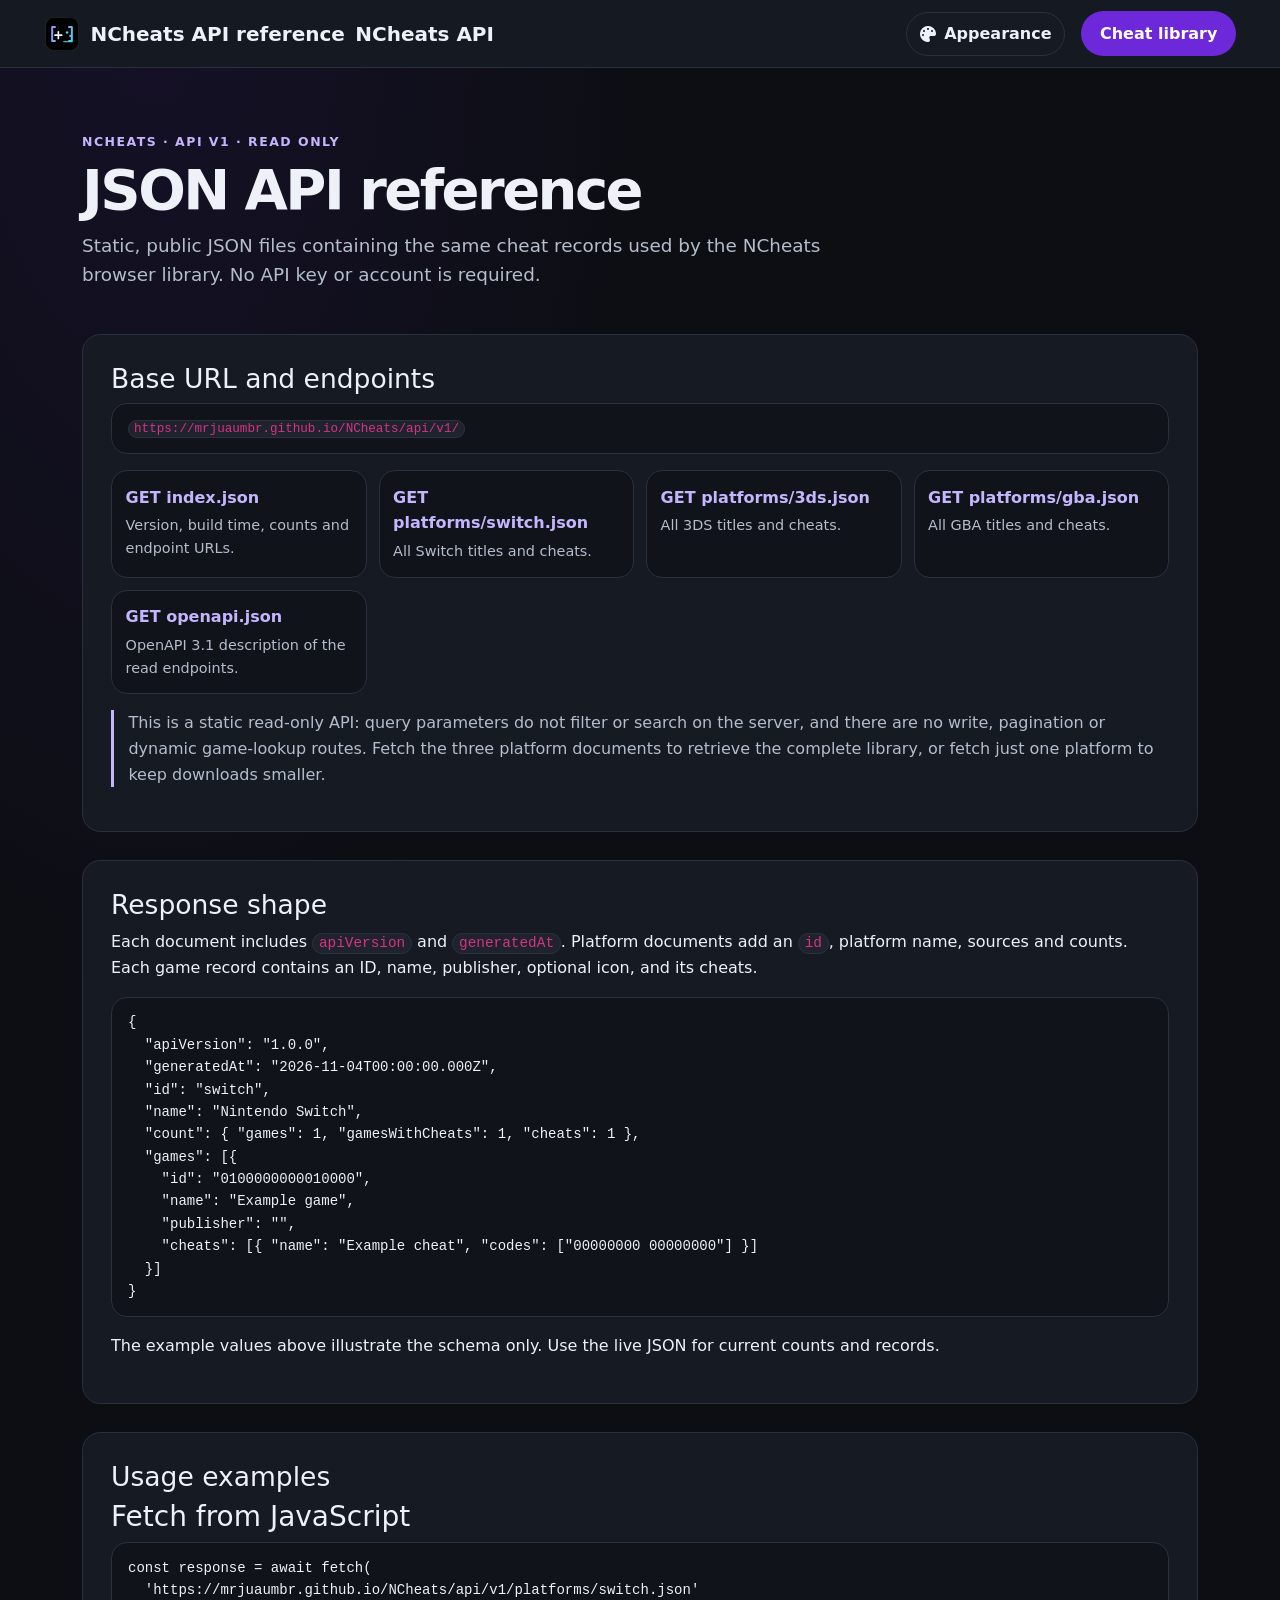
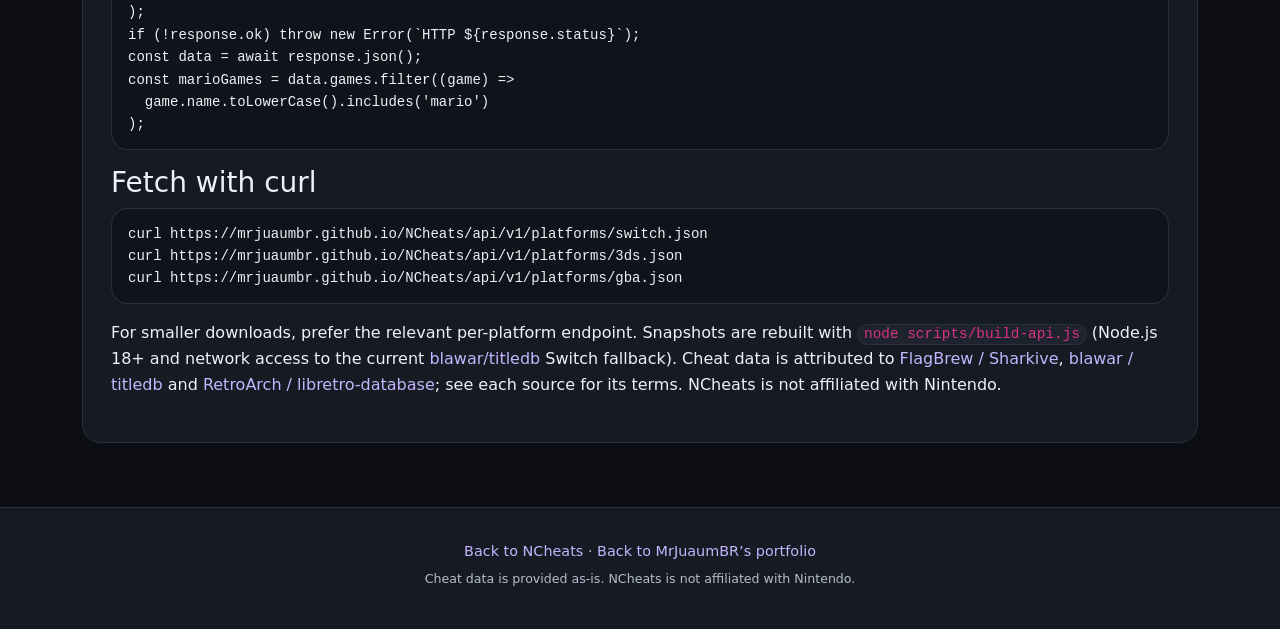
==== commit e839a902: "Try to fix the page-build" ====
--- a/api/index.html
+++ b/api/index.html
@@ -89,18 +89,17 @@
         <p class="api-code"><code>https://mrjuaumbr.github.io/NCheats/api/v1/</code></p>
         <div class="api-endpoints" aria-label="API endpoint list">
           <div class="api-endpoint"><a href="v1/index.json">GET index.json</a><p>Version, build time, counts and endpoint URLs.</p></div>
-          <div class="api-endpoint"><a href="v1/cheats.json">GET cheats.json</a><p>All Switch, 3DS and GBA records in one response.</p></div>
           <div class="api-endpoint"><a href="v1/platforms/switch.json">GET platforms/switch.json</a><p>All Switch titles and cheats.</p></div>
           <div class="api-endpoint"><a href="v1/platforms/3ds.json">GET platforms/3ds.json</a><p>All 3DS titles and cheats.</p></div>
           <div class="api-endpoint"><a href="v1/platforms/gba.json">GET platforms/gba.json</a><p>All GBA titles and cheats.</p></div>
           <div class="api-endpoint"><a href="v1/openapi.json">GET openapi.json</a><p>OpenAPI 3.1 description of the read endpoints.</p></div>
         </div>
-        <p class="api-notice">This is a static read-only API: query parameters do not filter or search on the server, and there are no write, pagination or dynamic game-lookup routes. Download the combined document or a platform file, then filter its <code>games</code> array in your client.</p>
+        <p class="api-notice">This is a static read-only API: query parameters do not filter or search on the server, and there are no write, pagination or dynamic game-lookup routes. Fetch the three platform documents to retrieve the complete library, or fetch just one platform to keep downloads smaller.</p>
       </section>
 
       <section class="api-section" aria-labelledby="responseTitle">
         <h2 id="responseTitle">Response shape</h2>
-        <p>Each document includes <code>apiVersion</code> and <code>generatedAt</code>. Platform documents add an <code>id</code>, platform name, sources and counts. Each game record contains an ID, name, publisher, optional icon, and its cheats. The combined file also adds a <code>platform</code> field to each game.</p>
+        <p>Each document includes <code>apiVersion</code> and <code>generatedAt</code>. Platform documents add an <code>id</code>, platform name, sources and counts. Each game record contains an ID, name, publisher, optional icon, and its cheats.</p>
         <pre class="api-code"><code>{
   "apiVersion": "1.0.0",
   "generatedAt": "2026-11-04T00:00:00.000Z",
@@ -129,7 +128,9 @@
   game.name.toLowerCase().includes('mario')
 );</code></pre>
         <h3>Fetch with curl</h3>
-        <pre class="api-code"><code>curl https://mrjuaumbr.github.io/NCheats/api/v1/cheats.json</code></pre>
+        <pre class="api-code"><code>curl https://mrjuaumbr.github.io/NCheats/api/v1/platforms/switch.json
+curl https://mrjuaumbr.github.io/NCheats/api/v1/platforms/3ds.json
+curl https://mrjuaumbr.github.io/NCheats/api/v1/platforms/gba.json</code></pre>
         <p>For smaller downloads, prefer the relevant per-platform endpoint. Snapshots are rebuilt with <code>node scripts/build-api.js</code> (Node.js 18+ and network access to the current <a href="https://github.com/blawar/titledb">blawar/titledb</a> Switch fallback). Cheat data is attributed to <a href="https://github.com/FlagBrew/Sharkive">FlagBrew / Sharkive</a>, <a href="https://github.com/blawar/titledb">blawar / titledb</a> and <a href="https://www.libretro.com/">RetroArch / libretro-database</a>; see each source for its terms. NCheats is not affiliated with Nintendo.</p>
       </section>
     </main>
